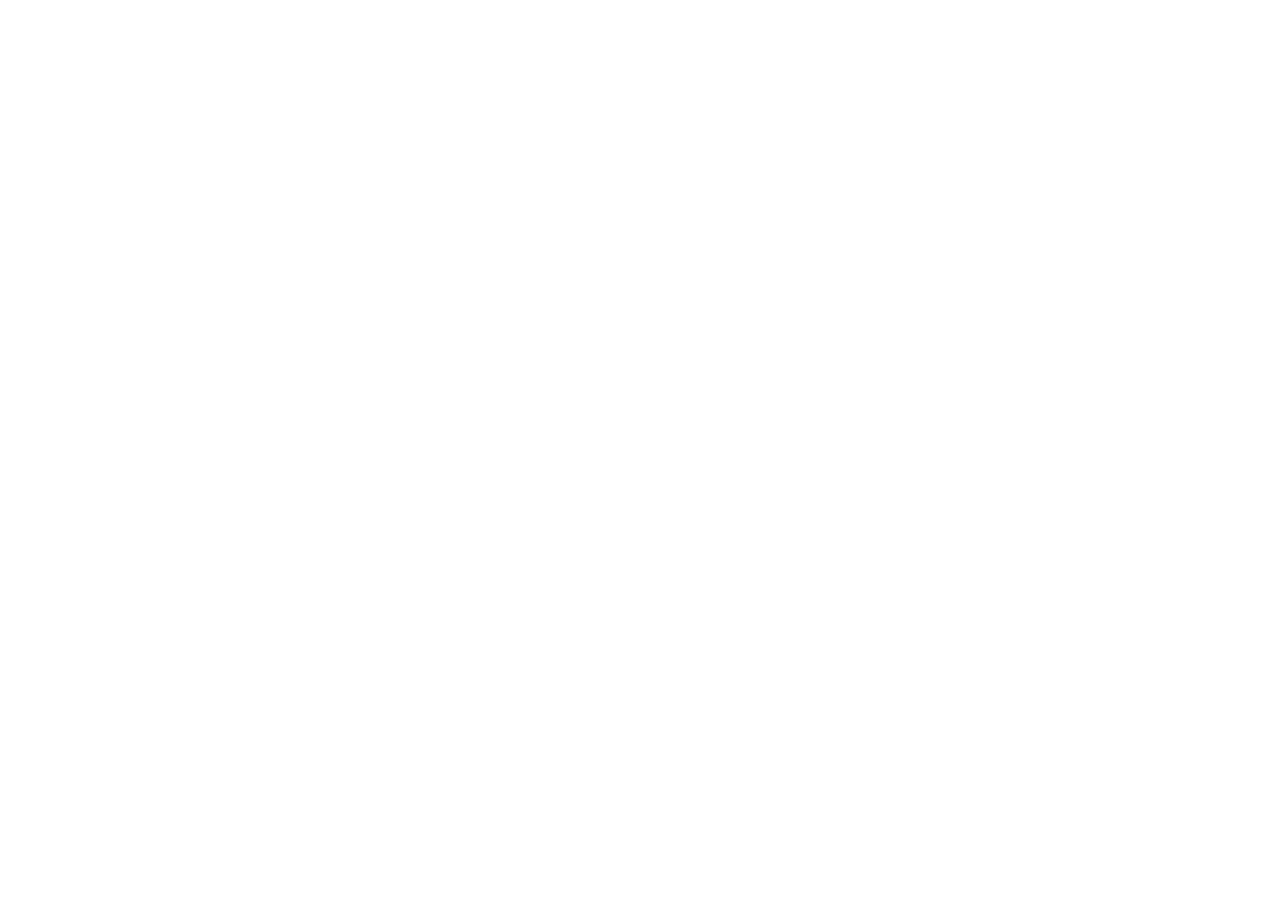
==== Comp2/index.html @ d12aae52 "Añadido el cursor:pointer a index.html" ====
<!DOCTYPE html>
<html lang="en">

<head>
    <meta charset="UTF-8">
    <meta http-equiv="X-UA-Compatible" content="IE=edge">
    <meta name="viewport" content="width=device-width, initial-scale=1.0">
    <link rel="stylesheet" href="stylesheet.css">
    <title>Componente 2</title>
</head>

<body>

</body>

</html>
---- Comp2/stylesheet.css ----
*{
 box-sizing: border-box;
 margin: 0px;
 padding: 0px;
}
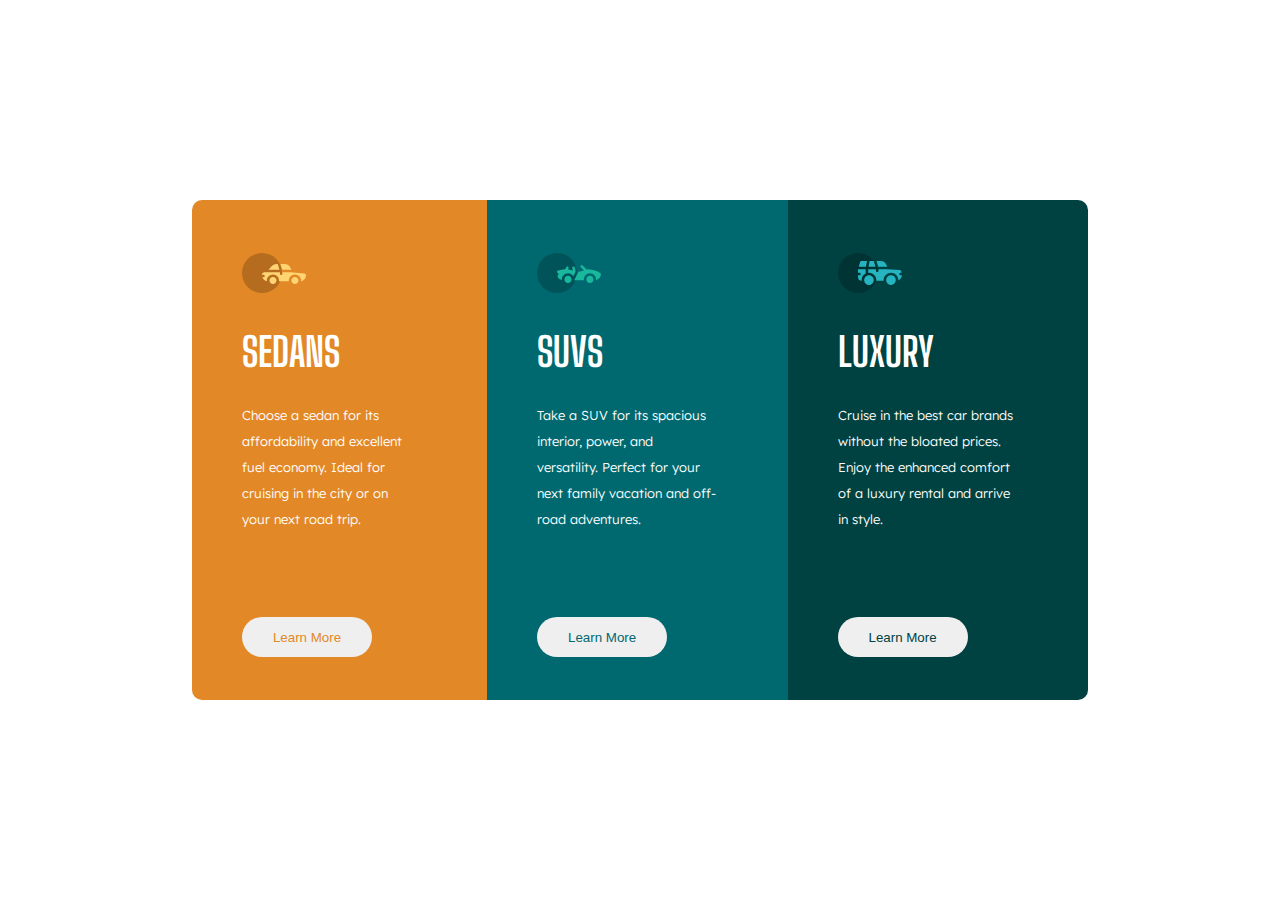
==== commit 7fee90b5: "Añadido el inde.html y stylesheet.css de Componente 2" ====
--- a/Comp2/index.html
+++ b/Comp2/index.html
@@ -6,11 +6,43 @@
     <meta http-equiv="X-UA-Compatible" content="IE=edge">
     <meta name="viewport" content="width=device-width, initial-scale=1.0">
     <link rel="stylesheet" href="stylesheet.css">
+    <link rel="preconnect" href="https://fonts.googleapis.com">
+    <link rel="preconnect" href="https://fonts.gstatic.com" crossorigin>
+    <link href="https://fonts.googleapis.com/css2?family=Lexend+Deca&display=swap" rel="stylesheet">
+    <link rel="preconnect" href="https://fonts.googleapis.com">
+    <link rel="preconnect" href="https://fonts.gstatic.com" crossorigin>
+    <link href="https://fonts.googleapis.com/css2?family=Big+Shoulders+Display:wght@700&display=swap" rel="stylesheet">
     <title>Componente 2</title>
 </head>
 
 <body>
-
+    <main class="contenedor">
+        <div class="contenedor__cartas">
+            <article class="caja contenedor__cartas__primero">
+                <img src="icon-sedans.svg" alt="Icono coche naranja">
+                <h2>SEDANS</h2>
+                <p>Choose a sedan for its affordability and excellent fuel economy. Ideal for cruising in the city or on
+                    your next road trip.</p>
+                <button class="button1">Learn More</button>
+            </article>
+            <article class="caja contenedor__cartas__segundo">
+                <img src="icon-luxury.svg" alt="Icono coche verde">
+                <h2>SUVS</h2>
+                <p>Take a SUV for its spacious interior, power, and versatility. Perfect for your next family vacation
+                    and
+                    off-road adventures.</p>
+                <button class="button2">Learn More</button>
+            </article>
+            <article class="caja contenedor__cartas__tercero">
+                <img src="icon-suvs.svg" alt="Icono coche verde oscuro">
+                <h2>LUXURY</h2>
+                <p>Cruise in the best car brands without the bloated prices. Enjoy the enhanced comfort of a luxury
+                    rental
+                    and arrive in style.</p>
+                <button class="button3">Learn More</button>
+            </article>
+        </div>
+    </main>
 </body>
 
 </html>--- a/Comp2/stylesheet.css
+++ b/Comp2/stylesheet.css
@@ -1,5 +1,96 @@
 *{
- box-sizing: border-box;
- margin: 0px;
- padding: 0px;
+    box-sizing: border-box;
+    margin: 0;
+    padding: 0;
+}
+
+
+.contenedor{
+    height: 100vh;
+    width: 100vw;
+    display: flex;
+    justify-content: center;
+    align-items: center;
+   
+
+}
+
+.contenedor__cartas{
+    display:flex;
+    justify-content: center;
+    align-items: center;
+    width: 70%;
+
+    
+}
+
+.caja{
+    
+    height: 500px;
+    padding-left:50px;
+    padding-top: 10px;
+    padding-right: 70px;
+    display: flex;
+    flex-direction: column;
+    justify-content: space-around;
+    align-items: flex-start;
+    
+}
+
+p{
+    
+    font-family: 'Lexend Deca', sans-serif;
+    font-weight: 300;
+    color:white;
+    font-size: 12px;
+    line-height: 200%;
+    font-size:13px;
+    margin-top: -60px;
+}
+
+h2{
+    margin-top: -50px;
+    font-size: 15px;
+    font-family: 'Big Shoulders Display', cursive;
+    font-weight: 700; 
+    color: white;
+    font-size: 40px;
+}
+
+.contenedor__cartas__primero{
+    background:hsl(31, 77%, 52%);
+    border-radius: 10px 0 0 10px;
+
+}
+
+.contenedor__cartas__segundo{
+    background: hsl(184, 100%, 22%);
+    
+}
+
+.contenedor__cartas__tercero{
+    background: hsl(179, 100%, 13%);
+    border-radius: 0 10px 10px 0;
+}
+
+button{
+    cursor: pointer;
+    border: none;
+    padding: 10px;
+    height: 40px;
+    width: 130px;
+    border-radius: 20px;
+
+}
+.button1{
+    color: hsl(31, 77%, 52%);;
+}
+
+.button2{
+    color: hsl(184, 100%, 22%);;
+    
+}
+
+.button3{
+    color: hsl(179, 100%, 13%);;
 }